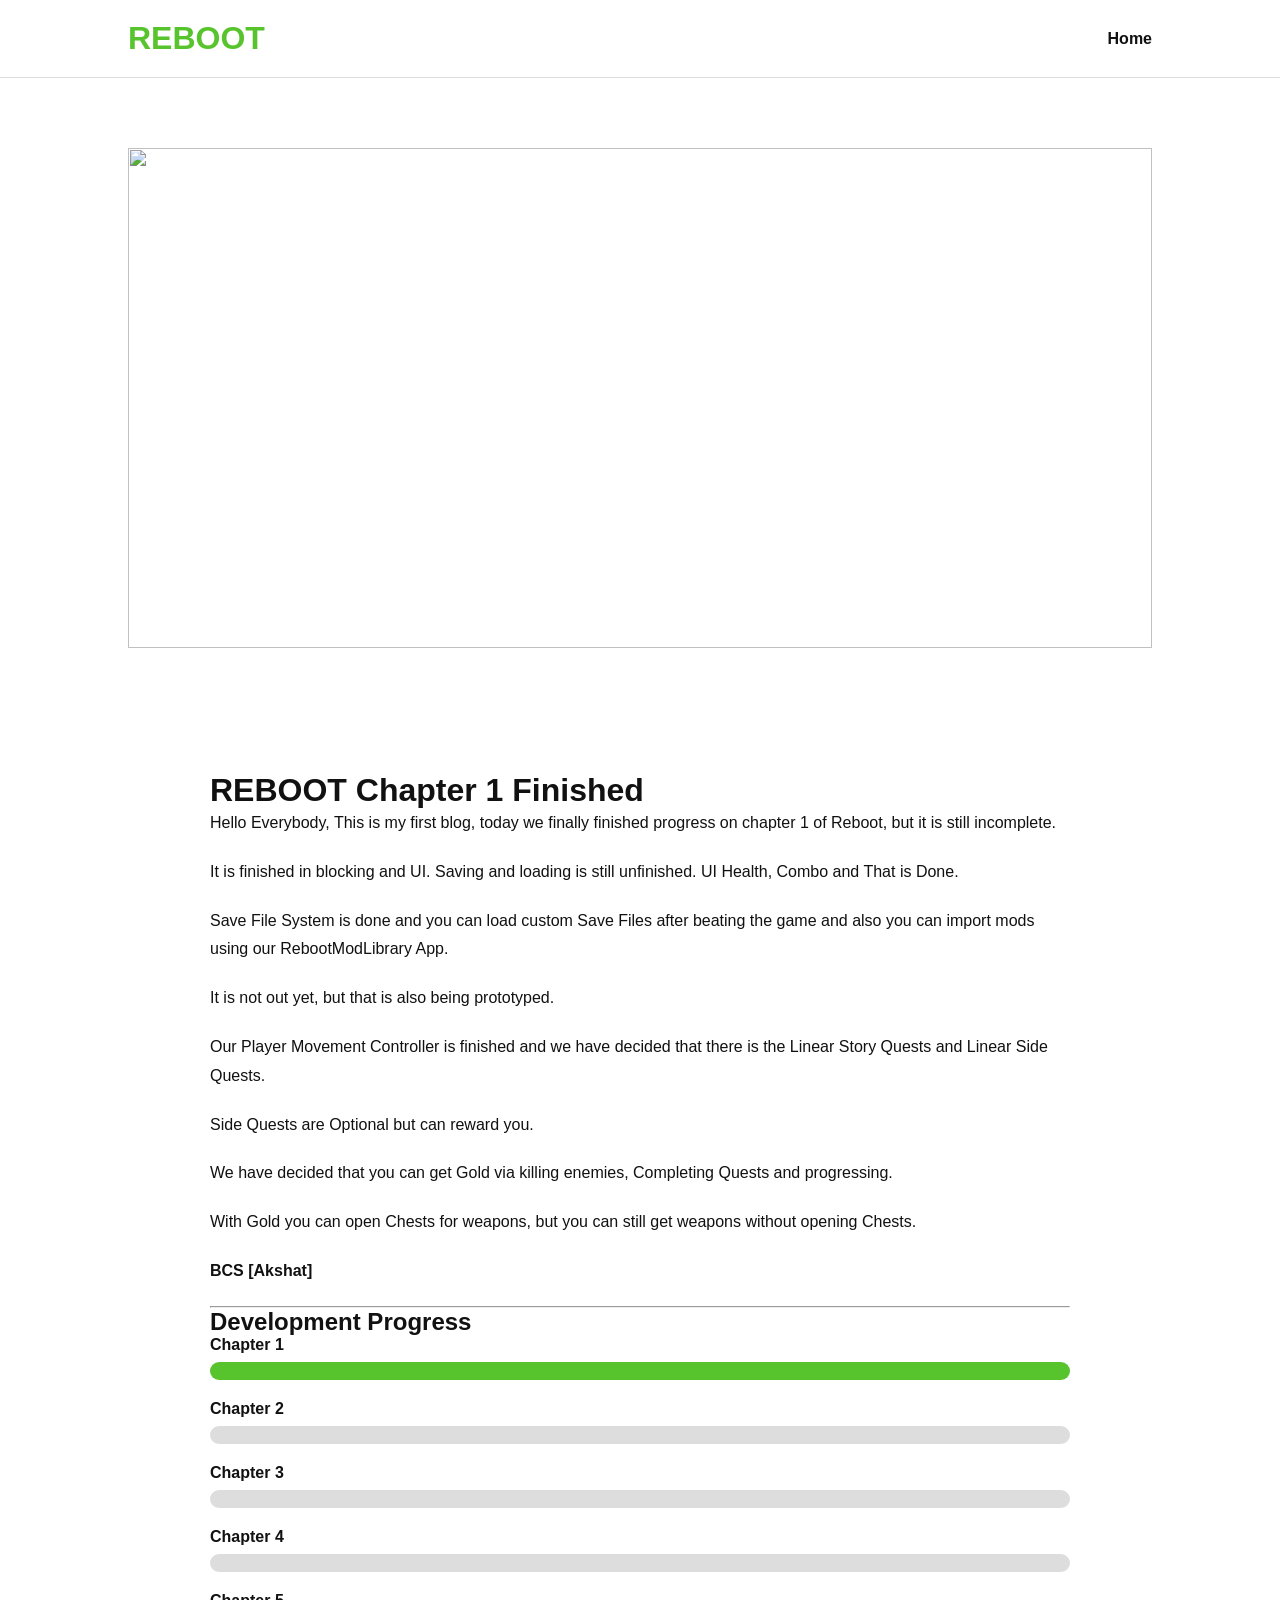
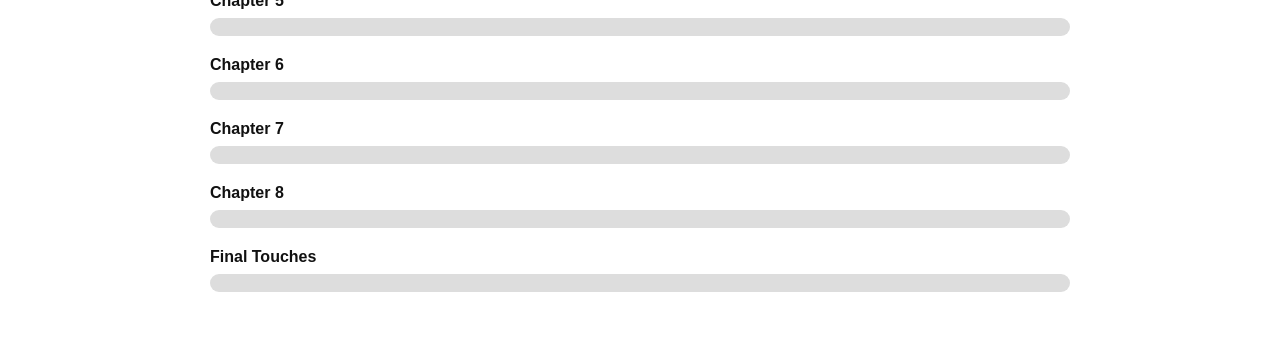
==== blog/chapter1/index.html @ 7171894d "Create index.html" ====
<!DOCTYPE html>
<html lang="en">
<head>

<meta charset="UTF-8">
<meta name="viewport" content="width=device-width, initial-scale=1.0">

<title>REBOOT Chapter 1 Finished</title>

<link rel="stylesheet" href="../../assets/style.css">
<script defer src="../../assets/script.js"></script>

</head>
<body>

<header>

<div class="logo">
REBOOT
</div>

<nav>
<a href="../../">Home</a>
</nav>

</header>

<section class="article-hero">

<img src="../../assets/chapter1.png">

</section>

<div class="article-container">

<h1>REBOOT Chapter 1 Finished</h1>

<p>
Hello Everybody, This is my first blog, today we finally finished progress on chapter 1 of Reboot, but it is still incomplete.
</p>

<p>
It is finished in blocking and UI. Saving and loading is still unfinished. UI Health, Combo and That is Done.
</p>

<p>
Save File System is done and you can load custom Save Files after beating the game and also you can import mods using our RebootModLibrary App.
</p>

<p>
It is not out yet, but that is also being prototyped.
</p>

<p>
Our Player Movement Controller is finished and we have decided that there is the Linear Story Quests and Linear Side Quests.
</p>

<p>
Side Quests are Optional but can reward you.
</p>

<p>
We have decided that you can get Gold via killing enemies, Completing Quests and progressing.
</p>

<p>
With Gold you can open Chests for weapons, but you can still get weapons without opening Chests.
</p>

<p>
<b>BCS [Akshat]</b>
</p>

<hr>

<h2>Development Progress</h2>

<div id="progress-container"></div>

</div>

</body>
</html>
---- assets/style.css ----
*{
margin:0;
padding:0;
box-sizing:border-box;
}

body{
font-family:Inter,Arial,sans-serif;
background:#ffffff;
color:#111;
}

header{
display:flex;
justify-content:space-between;
align-items:center;
padding:20px 10%;
background:white;
border-bottom:1px solid #ddd;
}

.logo{
font-size:32px;
font-weight:800;
color:#58c42d;
}

nav{
display:flex;
gap:25px;
}

nav a{
text-decoration:none;
color:#111;
font-weight:600;
}

.hero{
height:500px;
display:flex;
justify-content:center;
align-items:center;
text-align:center;
background:#f4f4f4;
}

.hero-content{
max-width:700px;
}

.hero h1{
font-size:4rem;
margin-bottom:20px;
}

.hero p{
font-size:1.2rem;
margin-bottom:30px;
}

.button{
background:#58c42d;
color:white;
padding:15px 30px;
border-radius:10px;
text-decoration:none;
}

section{
padding:70px 10%;
}

.card-grid{
display:grid;
grid-template-columns:repeat(auto-fit,minmax(350px,1fr));
gap:30px;
}

.card{
text-decoration:none;
color:inherit;
background:white;
border-radius:20px;
overflow:hidden;
box-shadow:0 10px 30px rgba(0,0,0,.08);
transition:.25s;
}

.card:hover{
transform:translateY(-6px);
}

.card img{
width:100%;
height:250px;
object-fit:cover;
}

.card-content{
padding:20px;
}

.article-container{
max-width:900px;
margin:auto;
padding:50px 20px;
}

.article-container p{
line-height:1.8;
margin-bottom:20px;
}

.article-hero img{
width:100%;
height:500px;
object-fit:cover;
}

.progress-row{
margin-bottom:20px;
}

.progress-row span{
display:block;
margin-bottom:8px;
font-weight:600;
}

.bar{
height:18px;
background:#ddd;
border-radius:999px;
overflow:hidden;
}

.fill{
height:100%;
background:#58c42d;
}
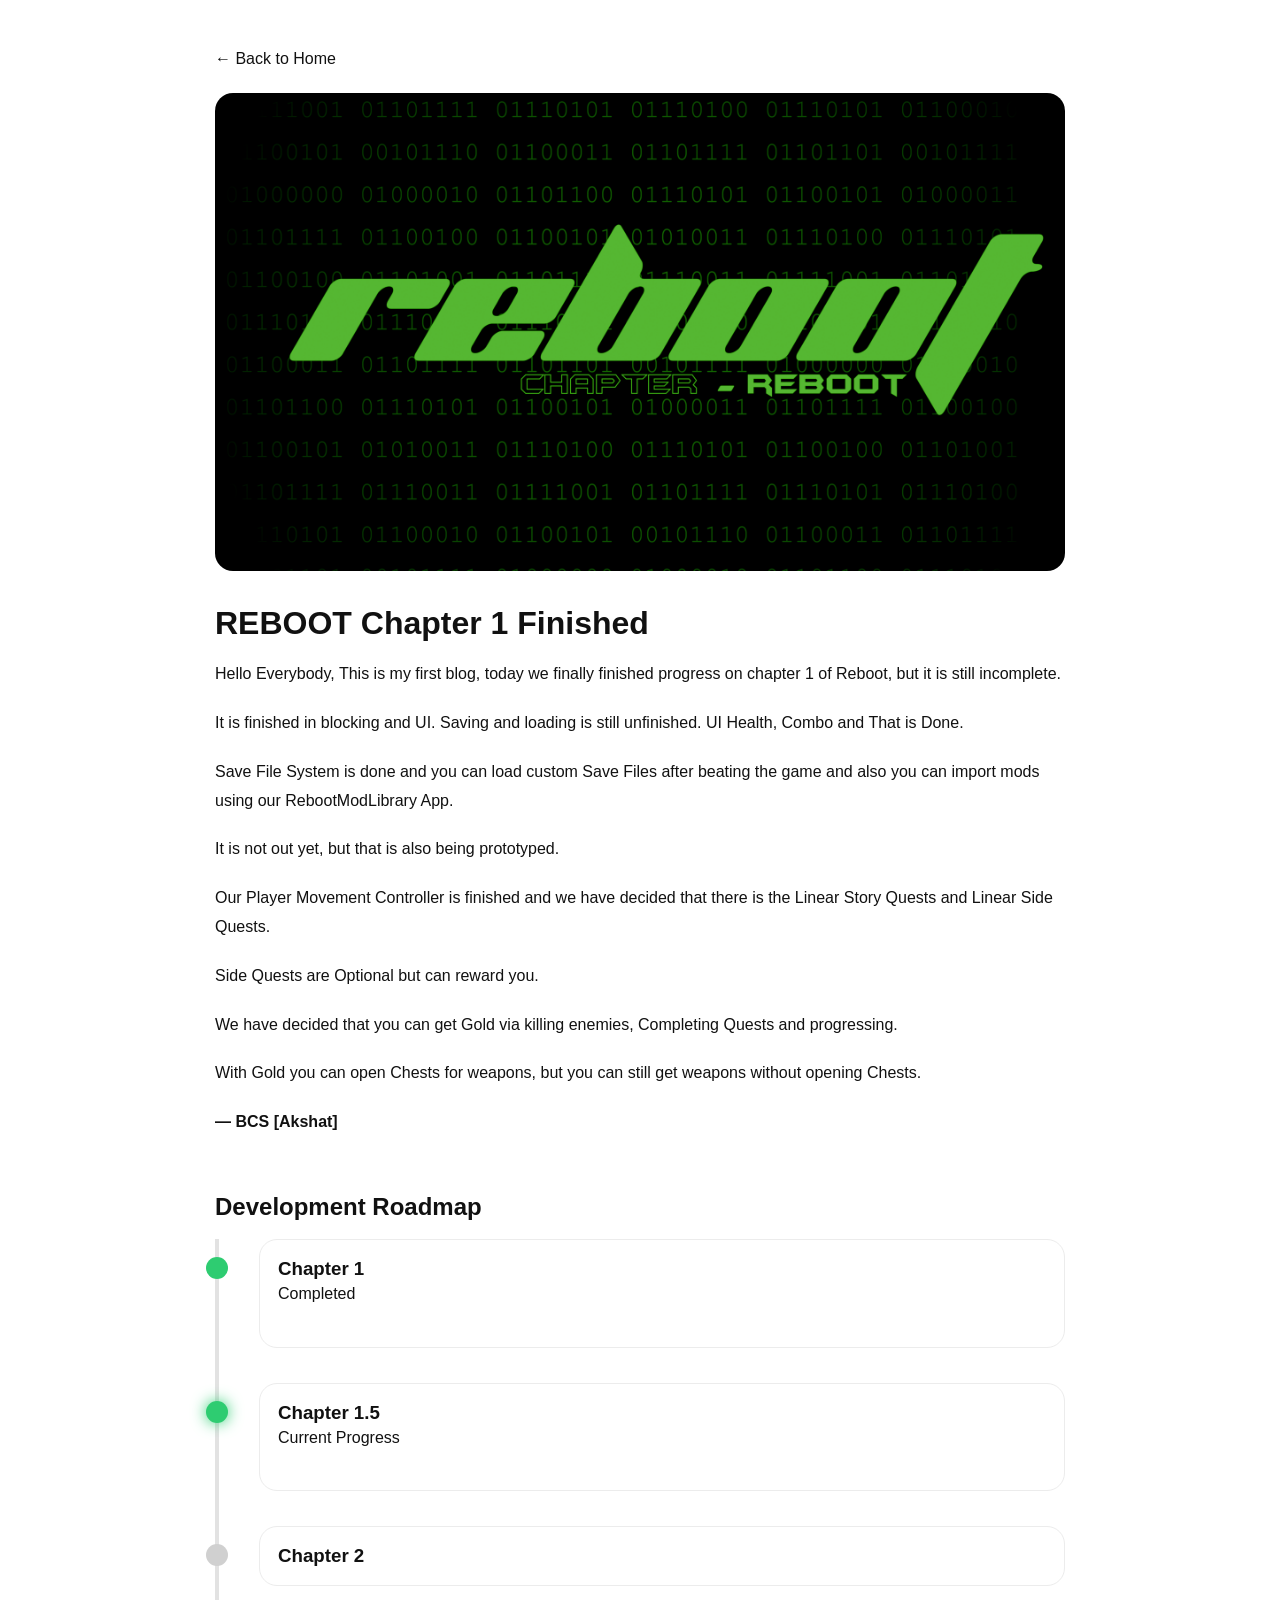
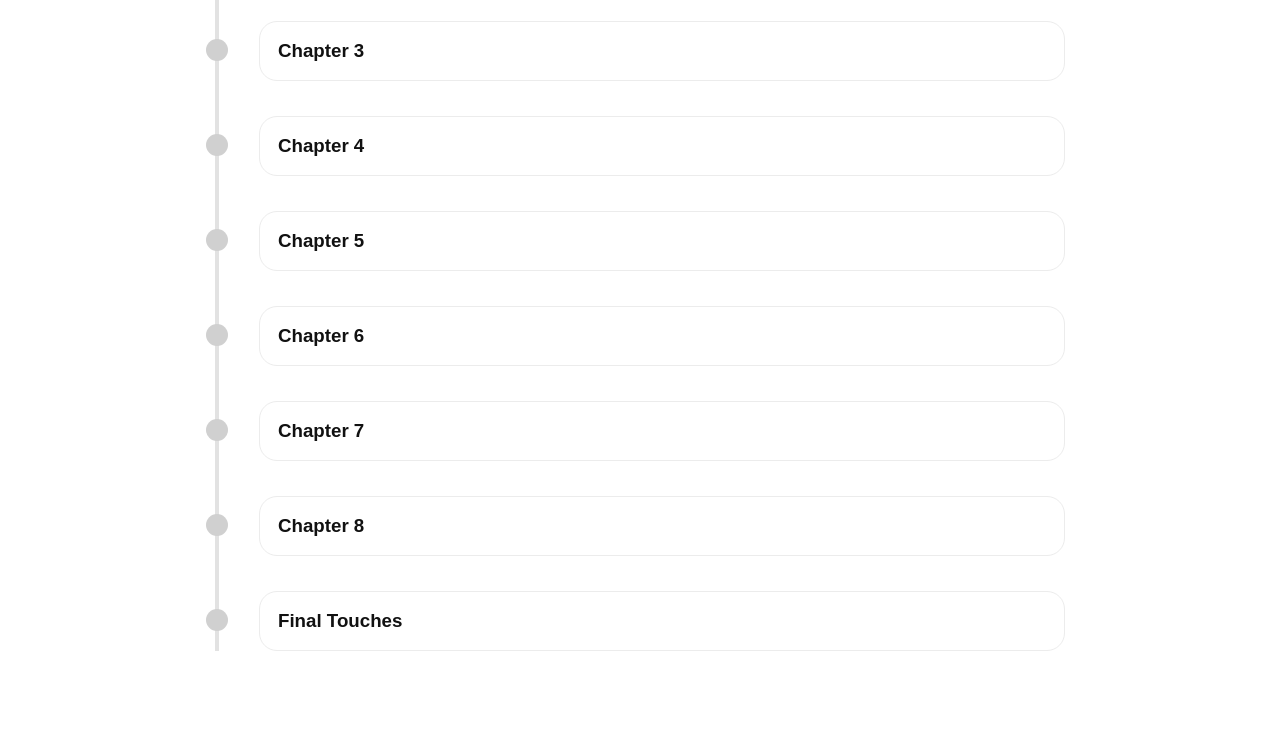
==== commit b9ef1919: "Refactor index.html for improved structure Removed duplicate meta tags and paragraphs, and reorganiz" ====
--- a/blog/chapter1/index.html
+++ b/blog/chapter1/index.html
@@ -1,81 +1,78 @@
 <!DOCTYPE html>
 <html lang="en">
 <head>
+    <meta charset="UTF-8">
+    <meta name="viewport" content="width=device-width, initial-scale=1.0">
+    <title>REBOOT Chapter 1 Finished</title>
 
-<meta charset="UTF-8">
-<meta name="viewport" content="width=device-width, initial-scale=1.0">
-
-<title>REBOOT Chapter 1 Finished</title>
-
-<link rel="stylesheet" href="../../assets/style.css">
-<script defer src="../../assets/script.js"></script>
-
+    <link rel="stylesheet" href="../../assets/style.css">
 </head>
 <body>
 
-<header>
+<div class="article">
 
-<div class="logo">
-REBOOT
-</div>
+    <a class="back" href="../../">
+        ← Back to Home
+    </a>
 
-<nav>
-<a href="../../">Home</a>
-</nav>
+    <img src="../../assets/chapter1.png">
 
-</header>
+    <h1>REBOOT Chapter 1 Finished</h1>
 
-<section class="article-hero">
+    <br>
 
-<img src="../../assets/chapter1.png">
+    <p>Hello Everybody, This is my first blog, today we finally finished progress on chapter 1 of Reboot, but it is still incomplete.</p>
 
-</section>
+    <p>It is finished in blocking and UI. Saving and loading is still unfinished. UI Health, Combo and That is Done.</p>
 
-<div class="article-container">
+    <p>Save File System is done and you can load custom Save Files after beating the game and also you can import mods using our RebootModLibrary App.</p>
 
-<h1>REBOOT Chapter 1 Finished</h1>
+    <p>It is not out yet, but that is also being prototyped.</p>
 
-<p>
-Hello Everybody, This is my first blog, today we finally finished progress on chapter 1 of Reboot, but it is still incomplete.
-</p>
+    <p>Our Player Movement Controller is finished and we have decided that there is the Linear Story Quests and Linear Side Quests.</p>
 
-<p>
-It is finished in blocking and UI. Saving and loading is still unfinished. UI Health, Combo and That is Done.
-</p>
+    <p>Side Quests are Optional but can reward you.</p>
 
-<p>
-Save File System is done and you can load custom Save Files after beating the game and also you can import mods using our RebootModLibrary App.
-</p>
+    <p>We have decided that you can get Gold via killing enemies, Completing Quests and progressing.</p>
 
-<p>
-It is not out yet, but that is also being prototyped.
-</p>
+    <p>With Gold you can open Chests for weapons, but you can still get weapons without opening Chests.</p>
 
-<p>
-Our Player Movement Controller is finished and we have decided that there is the Linear Story Quests and Linear Side Quests.
-</p>
+    <p><strong>— BCS [Akshat]</strong></p>
 
-<p>
-Side Quests are Optional but can reward you.
-</p>
+    <br><br>
 
-<p>
-We have decided that you can get Gold via killing enemies, Completing Quests and progressing.
-</p>
+    <h2>Development Roadmap</h2>
 
-<p>
-With Gold you can open Chests for weapons, but you can still get weapons without opening Chests.
-</p>
+    <br>
 
-<p>
-<b>BCS [Akshat]</b>
-</p>
+    <div class="timeline">
 
-<hr>
+        <div class="node complete">
+            <div class="dot"></div>
+            <div class="card">
+                <h3>Chapter 1</h3>
+                <p>Completed</p>
+            </div>
+        </div>
 
-<h2>Development Progress</h2>
+        <div class="node current">
+            <div class="dot"></div>
+            <div class="card">
+                <h3>Chapter 1.5</h3>
+                <p>Current Progress</p>
+            </div>
+        </div>
 
-<div id="progress-container"></div>
+        <div class="node"><div class="dot"></div><div class="card"><h3>Chapter 2</h3></div></div>
+        <div class="node"><div class="dot"></div><div class="card"><h3>Chapter 3</h3></div></div>
+        <div class="node"><div class="dot"></div><div class="card"><h3>Chapter 4</h3></div></div>
+        <div class="node"><div class="dot"></div><div class="card"><h3>Chapter 5</h3></div></div>
+        <div class="node"><div class="dot"></div><div class="card"><h3>Chapter 6</h3></div></div>
+        <div class="node"><div class="dot"></div><div class="card"><h3>Chapter 7</h3></div></div>
+        <div class="node"><div class="dot"></div><div class="card"><h3>Chapter 8</h3></div></div>
+        <div class="node"><div class="dot"></div><div class="card"><h3>Final Touches</h3></div></div>
+
+    </div>
 
 </div>
 
--- a/assets/style.css
+++ b/assets/style.css
@@ -1,141 +1,183 @@
 *{
-margin:0;
-padding:0;
-box-sizing:border-box;
+    margin:0;
+    padding:0;
+    box-sizing:border-box;
 }
 
 body{
-font-family:Inter,Arial,sans-serif;
-background:#ffffff;
-color:#111;
+    font-family:Segoe UI,Arial,sans-serif;
+    background:#ffffff;
+    color:#111;
 }
 
-header{
-display:flex;
-justify-content:space-between;
-align-items:center;
-padding:20px 10%;
-background:white;
-border-bottom:1px solid #ddd;
+.navbar{
+    display:flex;
+    justify-content:space-between;
+    align-items:center;
+    padding:25px 10%;
+    border-bottom:1px solid #ececec;
+    background:white;
+    position:sticky;
+    top:0;
+    z-index:100;
 }
 
 .logo{
-font-size:32px;
-font-weight:800;
-color:#58c42d;
+    font-size:32px;
+    font-weight:800;
 }
 
 nav{
-display:flex;
-gap:25px;
+    display:flex;
+    gap:30px;
 }
 
 nav a{
-text-decoration:none;
-color:#111;
-font-weight:600;
+    text-decoration:none;
+    color:#111;
+    font-weight:600;
 }
 
 .hero{
-height:500px;
-display:flex;
-justify-content:center;
-align-items:center;
-text-align:center;
-background:#f4f4f4;
-}
-
-.hero-content{
-max-width:700px;
+    padding:120px 10%;
+    text-align:center;
+    background:#fafafa;
 }
 
 .hero h1{
-font-size:4rem;
-margin-bottom:20px;
+    font-size:72px;
+    margin:20px 0;
 }
 
 .hero p{
-font-size:1.2rem;
-margin-bottom:30px;
+    max-width:650px;
+    margin:auto;
+    line-height:1.8;
+    color:#666;
+}
+
+.tag{
+    display:inline-block;
+    padding:8px 14px;
+    border-radius:50px;
+    background:#f0f0f0;
 }
 
 .button{
-background:#58c42d;
-color:white;
-padding:15px 30px;
-border-radius:10px;
-text-decoration:none;
+    display:inline-block;
+    margin-top:30px;
+    background:#111;
+    color:white;
+    text-decoration:none;
+    padding:14px 22px;
+    border-radius:12px;
 }
 
-section{
-padding:70px 10%;
+.section{
+    max-width:1200px;
+    margin:auto;
+    padding:80px 30px;
 }
 
-.card-grid{
-display:grid;
-grid-template-columns:repeat(auto-fit,minmax(350px,1fr));
-gap:30px;
+.section h2{
+    margin-bottom:40px;
+    font-size:36px;
+}
+
+.timeline{
+    border-left:4px solid #e2e2e2;
+    padding-left:40px;
+}
+
+.node{
+    position:relative;
+    margin-bottom:35px;
+}
+
+.dot{
+    position:absolute;
+    width:22px;
+    height:22px;
+    border-radius:50%;
+    background:#d0d0d0;
+    left:-53px;
+    top:18px;
+}
+
+.complete .dot{
+    background:#2ecc71;
+}
+
+.current .dot{
+    background:#2ecc71;
+    box-shadow:0 0 15px #2ecc71;
 }
 
 .card{
-text-decoration:none;
-color:inherit;
-background:white;
-border-radius:20px;
-overflow:hidden;
-box-shadow:0 10px 30px rgba(0,0,0,.08);
-transition:.25s;
+    background:white;
+    border:1px solid #ececec;
+    border-radius:18px;
+    padding:18px;
 }
 
-.card:hover{
-transform:translateY(-6px);
+.blog-grid{
+    display:grid;
+    grid-template-columns:repeat(auto-fit,minmax(320px,1fr));
+    gap:25px;
 }
 
-.card img{
-width:100%;
-height:250px;
-object-fit:cover;
+.blog-card{
+    text-decoration:none;
+    color:inherit;
+    background:white;
+    border:1px solid #ececec;
+    border-radius:18px;
+    overflow:hidden;
+    transition:.2s;
 }
 
-.card-content{
-padding:20px;
+.blog-card:hover{
+    transform:translateY(-5px);
 }
 
-.article-container{
-max-width:900px;
-margin:auto;
-padding:50px 20px;
+.blog-card img{
+    width:100%;
+    height:220px;
+    object-fit:cover;
 }
 
-.article-container p{
-line-height:1.8;
-margin-bottom:20px;
+.blog-info{
+    padding:20px;
 }
 
-.article-hero img{
-width:100%;
-height:500px;
-object-fit:cover;
+.blog-info h3{
+    margin-bottom:10px;
 }
 
-.progress-row{
-margin-bottom:20px;
+.blog-info p{
+    color:#777;
 }
 
-.progress-row span{
-display:block;
-margin-bottom:8px;
-font-weight:600;
+.article{
+    max-width:900px;
+    margin:auto;
+    padding:50px 25px;
 }
 
-.bar{
-height:18px;
-background:#ddd;
-border-radius:999px;
-overflow:hidden;
+.article img{
+    width:100%;
+    border-radius:18px;
+    margin-bottom:30px;
 }
 
-.fill{
-height:100%;
-background:#58c42d;
+.article p{
+    line-height:1.8;
+    margin-bottom:20px;
 }
+
+.back{
+    display:inline-block;
+    margin-bottom:25px;
+    text-decoration:none;
+    color:#111;
+}
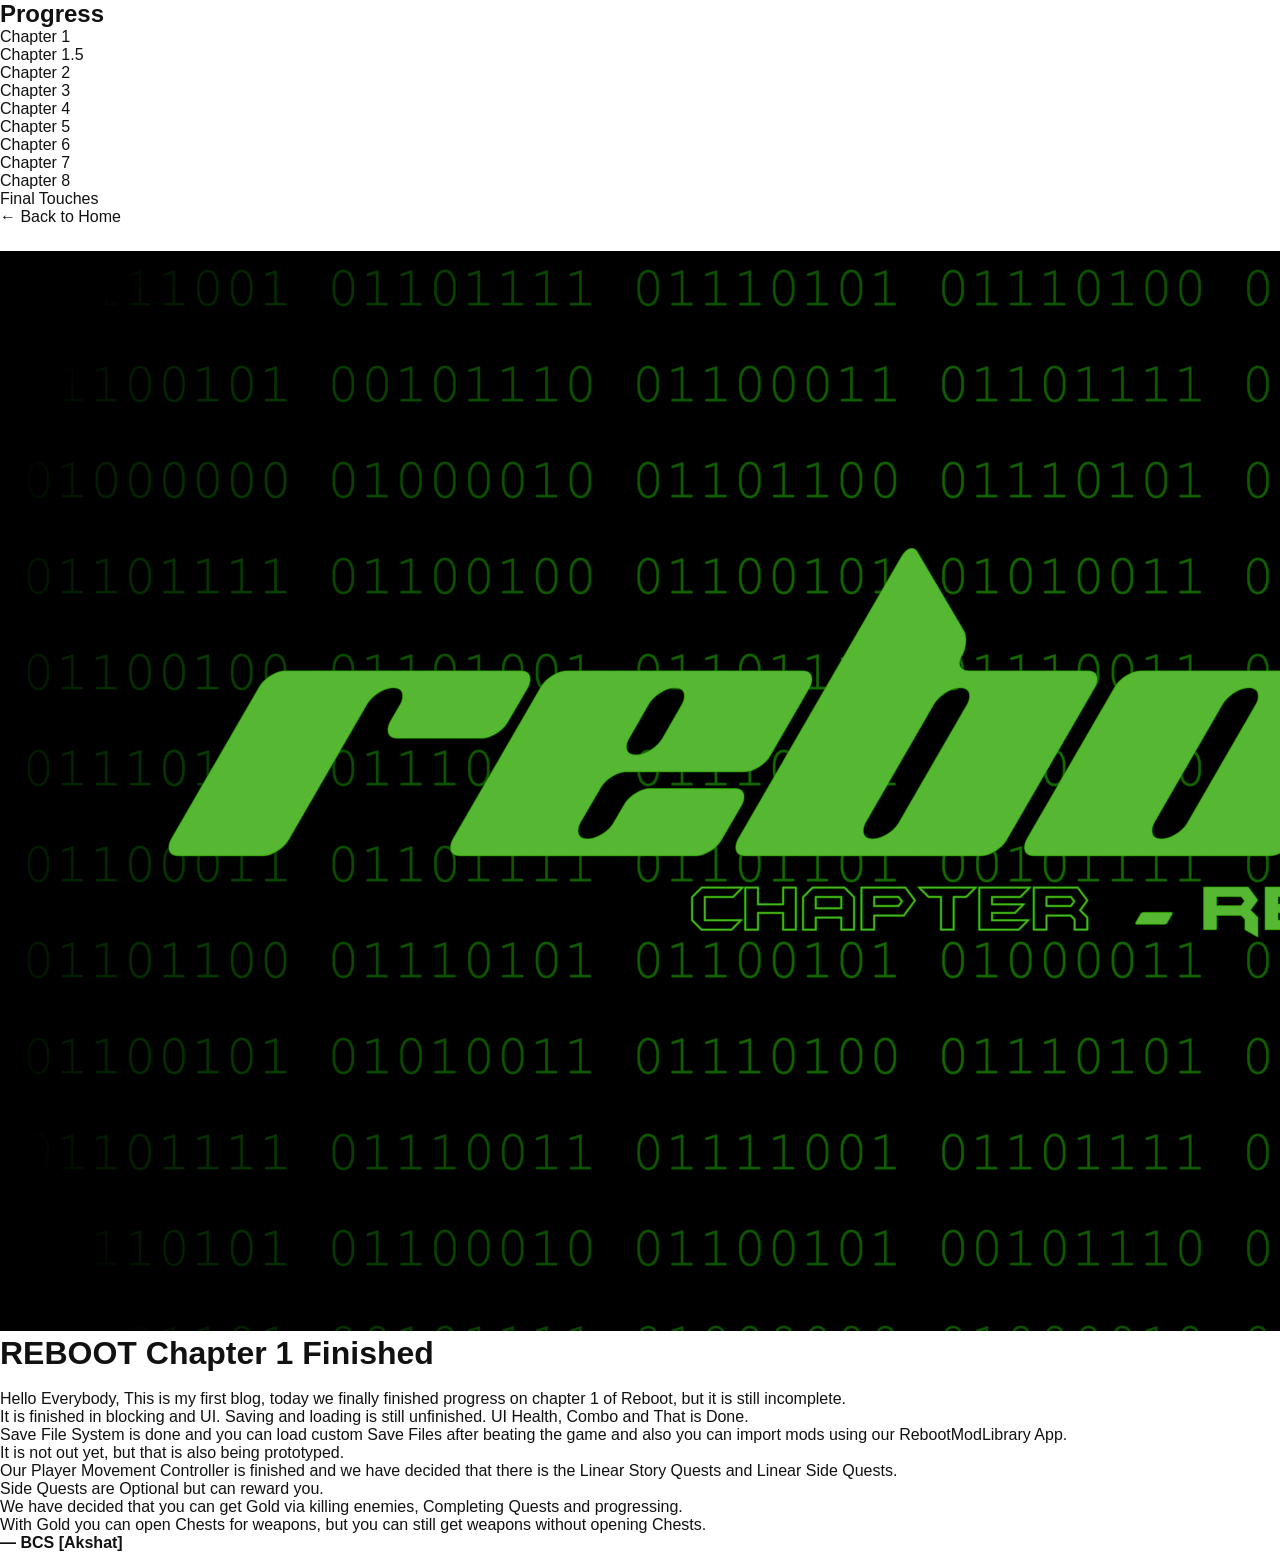
==== commit 6122dba3: "Update index.html" ====
--- a/blog/chapter1/index.html
+++ b/blog/chapter1/index.html
@@ -9,70 +9,64 @@
 </head>
 <body>
 
-<div class="article">
+<div class="page-layout">
 
-    <a class="back" href="../../">
-        ← Back to Home
-    </a>
+    <aside class="progress-sidebar">
 
-    <img src="../../assets/chapter1.png">
+        <h2>Progress</h2>
 
-    <h1>REBOOT Chapter 1 Finished</h1>
-
-    <br>
-
-    <p>Hello Everybody, This is my first blog, today we finally finished progress on chapter 1 of Reboot, but it is still incomplete.</p>
-
-    <p>It is finished in blocking and UI. Saving and loading is still unfinished. UI Health, Combo and That is Done.</p>
-
-    <p>Save File System is done and you can load custom Save Files after beating the game and also you can import mods using our RebootModLibrary App.</p>
-
-    <p>It is not out yet, but that is also being prototyped.</p>
-
-    <p>Our Player Movement Controller is finished and we have decided that there is the Linear Story Quests and Linear Side Quests.</p>
-
-    <p>Side Quests are Optional but can reward you.</p>
-
-    <p>We have decided that you can get Gold via killing enemies, Completing Quests and progressing.</p>
-
-    <p>With Gold you can open Chests for weapons, but you can still get weapons without opening Chests.</p>
-
-    <p><strong>— BCS [Akshat]</strong></p>
-
-    <br><br>
-
-    <h2>Development Roadmap</h2>
-
-    <br>
-
-    <div class="timeline">
-
-        <div class="node complete">
-            <div class="dot"></div>
-            <div class="card">
-                <h3>Chapter 1</h3>
-                <p>Completed</p>
-            </div>
+        <div class="progress-node complete">
+            <div class="circle"></div>
+            <span>Chapter 1</span>
         </div>
 
-        <div class="node current">
-            <div class="dot"></div>
-            <div class="card">
-                <h3>Chapter 1.5</h3>
-                <p>Current Progress</p>
-            </div>
+        <div class="progress-node current">
+            <div class="circle"></div>
+            <span>Chapter 1.5</span>
         </div>
 
-        <div class="node"><div class="dot"></div><div class="card"><h3>Chapter 2</h3></div></div>
-        <div class="node"><div class="dot"></div><div class="card"><h3>Chapter 3</h3></div></div>
-        <div class="node"><div class="dot"></div><div class="card"><h3>Chapter 4</h3></div></div>
-        <div class="node"><div class="dot"></div><div class="card"><h3>Chapter 5</h3></div></div>
-        <div class="node"><div class="dot"></div><div class="card"><h3>Chapter 6</h3></div></div>
-        <div class="node"><div class="dot"></div><div class="card"><h3>Chapter 7</h3></div></div>
-        <div class="node"><div class="dot"></div><div class="card"><h3>Chapter 8</h3></div></div>
-        <div class="node"><div class="dot"></div><div class="card"><h3>Final Touches</h3></div></div>
+        <div class="progress-node"><div class="circle"></div><span>Chapter 2</span></div>
+        <div class="progress-node"><div class="circle"></div><span>Chapter 3</span></div>
+        <div class="progress-node"><div class="circle"></div><span>Chapter 4</span></div>
+        <div class="progress-node"><div class="circle"></div><span>Chapter 5</span></div>
+        <div class="progress-node"><div class="circle"></div><span>Chapter 6</span></div>
+        <div class="progress-node"><div class="circle"></div><span>Chapter 7</span></div>
+        <div class="progress-node"><div class="circle"></div><span>Chapter 8</span></div>
+        <div class="progress-node"><div class="circle"></div><span>Final Touches</span></div>
 
-    </div>
+    </aside>
+
+    <main class="content-area">
+
+        <a class="back" href="../../">
+            ← Back to Home
+        </a>
+
+        <img src="../../assets/chapter1.png">
+
+        <h1>REBOOT Chapter 1 Finished</h1>
+
+        <br>
+
+        <p>Hello Everybody, This is my first blog, today we finally finished progress on chapter 1 of Reboot, but it is still incomplete.</p>
+
+        <p>It is finished in blocking and UI. Saving and loading is still unfinished. UI Health, Combo and That is Done.</p>
+
+        <p>Save File System is done and you can load custom Save Files after beating the game and also you can import mods using our RebootModLibrary App.</p>
+
+        <p>It is not out yet, but that is also being prototyped.</p>
+
+        <p>Our Player Movement Controller is finished and we have decided that there is the Linear Story Quests and Linear Side Quests.</p>
+
+        <p>Side Quests are Optional but can reward you.</p>
+
+        <p>We have decided that you can get Gold via killing enemies, Completing Quests and progressing.</p>
+
+        <p>With Gold you can open Chests for weapons, but you can still get weapons without opening Chests.</p>
+
+        <p><strong>— BCS [Akshat]</strong></p>
+
+    </main>
 
 </div>
 
